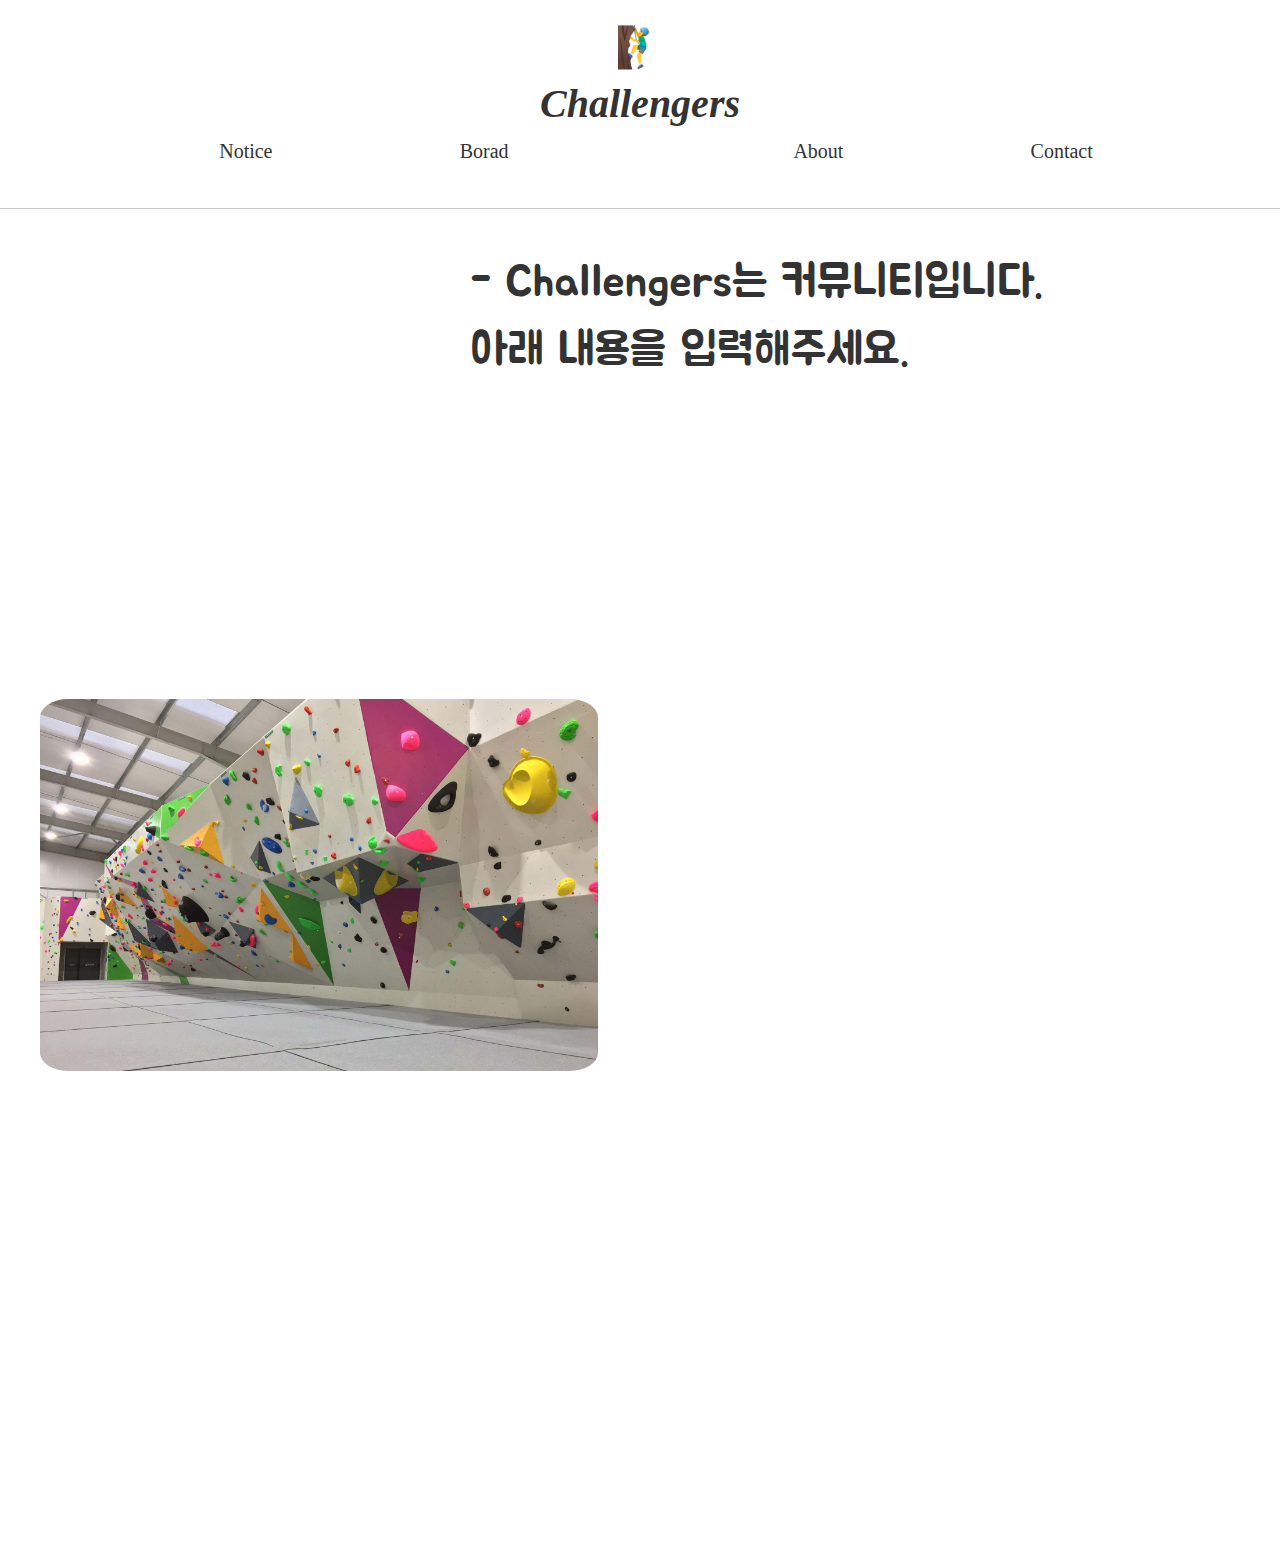
==== About.html @ 5ab8c43f "initial commit" ====
<!DOCTYPE html>
<html lang="en">

<head>
    <meta charset="UTF-8">
    <meta http-equiv="X-UA-Compatible" content="IE=edge">
    <meta name="viewport" content="width=device-width, initial-scale=1.0, maximum-scale=1.0, minimum-scale=1.0, user-scalable=no">
    <title>Document</title>
    <link rel="stylesheet" href="https://cdnjs.cloudflare.com/ajax/libs/animate.css/3.7.2/animate.min.css">
    <link rel="stylesheet" href="mycss.css">
    <link rel="stylesheet" href="mycss.css">
    <link rel="stylesheet" href="css/bootstrap.css">
    <link rel="preconnect" href="https://fonts.googleapis.com">
    <link rel="preconnect" href="https://fonts.gstatic.com" crossorigin>
    <link href="https://fonts.googleapis.com/css2?family=Dongle&family=Jua&family=Sunflower:wght@500&display=swap" rel="stylesheet">
    
    <script type="text/javascript" src="https://openapi.map.naver.com/openapi/v3/maps.js?ncpClientId=YOUR_CLIENT_ID"></script>
</head>


<body>
    <br>
    <h1 style="text-align: center;">🧗‍♂️</h1>
    <a href="index.html" style="text-decoration: none;">
        <h1>
            <strong>
            <div style="text-align: center;font-style: italic;">
                Challengers
            </div>
            </strong>
        </h1>
    </a>
    </h1>

    <ul>
        <a href="Notice.html">
            <li class="l_left">Notice</li>
        </a>
        <a href="Board.html">
            <li class="l_left">Borad</li>
        </a>
        <a href="Contact.html">
            <li class="r_right">Contact</li>
        </a>
        <a href="About.html">
            <li class="r_right">About</li>
        </a>
    </ul>

    <br><br>
    <hr>
    <br>
    <aside class ="animated fadeInRight slow delay-1s" style="padding-right: 10px; float:right;">
        <div class="aboutfont" style="width:800px; height: 450px;  font-size: 45px;">
        - Challengers는 커뮤니티입니다.<br>
         아래 내용을 입력해주세요.
        
        </div>
    </aside>
    <section>
        <article>
            <div class="animated fadeInDown slow" style="text-align: left; padding-left: 40px;">
                <img src="about_img1.jpg" width="45%" height="45%" style="border-radius: 5%">

            </div>  
            <br><br><br>
                 
        </article>
    </section>
   
    <div id="map" style="width:100%;height:400px;"></div>
    <script>
        var mapOptions = {
            center: new naver.maps.LatLng(37.3595704, 127.105399),
            zoom: 10
        };
        
        var map = new naver.maps.Map('map', mapOptions);
        var mapDiv = document.getElementById('map');
        </script>

</body>

</html>
---- mycss.css ----
ul {
    font-size: 20px;
    list-style: none;
    margin: 0;
    padding: 0;
    
}   

li.l_left {
    margin-left: 15%;
    padding: 0 0 0 0;
    border: 0;
    float: left;
    color: #333333;
    font-family: Georgia, serif;
}

li.r_right {
    margin-right: 15%;
    padding: 0 0 0 0;
    border: 0;
    float: right;
    color: #333333;
    font-family: Georgia, serif;
}

a:visited {
    color: black;
    text-decoration: none
}

;

a:link {
    color: black;
    text-decoration: none
}

;

a {
    color: black;
}

h1{
    text-decoration: none;
    color: #333333;
    font-family: Georgia, serif;

}

#board_write{
    position: relative;
    left: 90%;
    top:-10px;
}

.footer {
    font-size: 10px;
    position: relative;
    bottom: -750px;
    right: -75%;

}

.aboutfont{
    color: #333333;
    font-family: 'Jua', sans-serif;
}
---- mycss.css ----
ul {
    font-size: 20px;
    list-style: none;
    margin: 0;
    padding: 0;
    
}   

li.l_left {
    margin-left: 15%;
    padding: 0 0 0 0;
    border: 0;
    float: left;
    color: #333333;
    font-family: Georgia, serif;
}

li.r_right {
    margin-right: 15%;
    padding: 0 0 0 0;
    border: 0;
    float: right;
    color: #333333;
    font-family: Georgia, serif;
}

a:visited {
    color: black;
    text-decoration: none
}

;

a:link {
    color: black;
    text-decoration: none
}

;

a {
    color: black;
}

h1{
    text-decoration: none;
    color: #333333;
    font-family: Georgia, serif;

}

#board_write{
    position: relative;
    left: 90%;
    top:-10px;
}

.footer {
    font-size: 10px;
    position: relative;
    bottom: -750px;
    right: -75%;

}

.aboutfont{
    color: #333333;
    font-family: 'Jua', sans-serif;
}
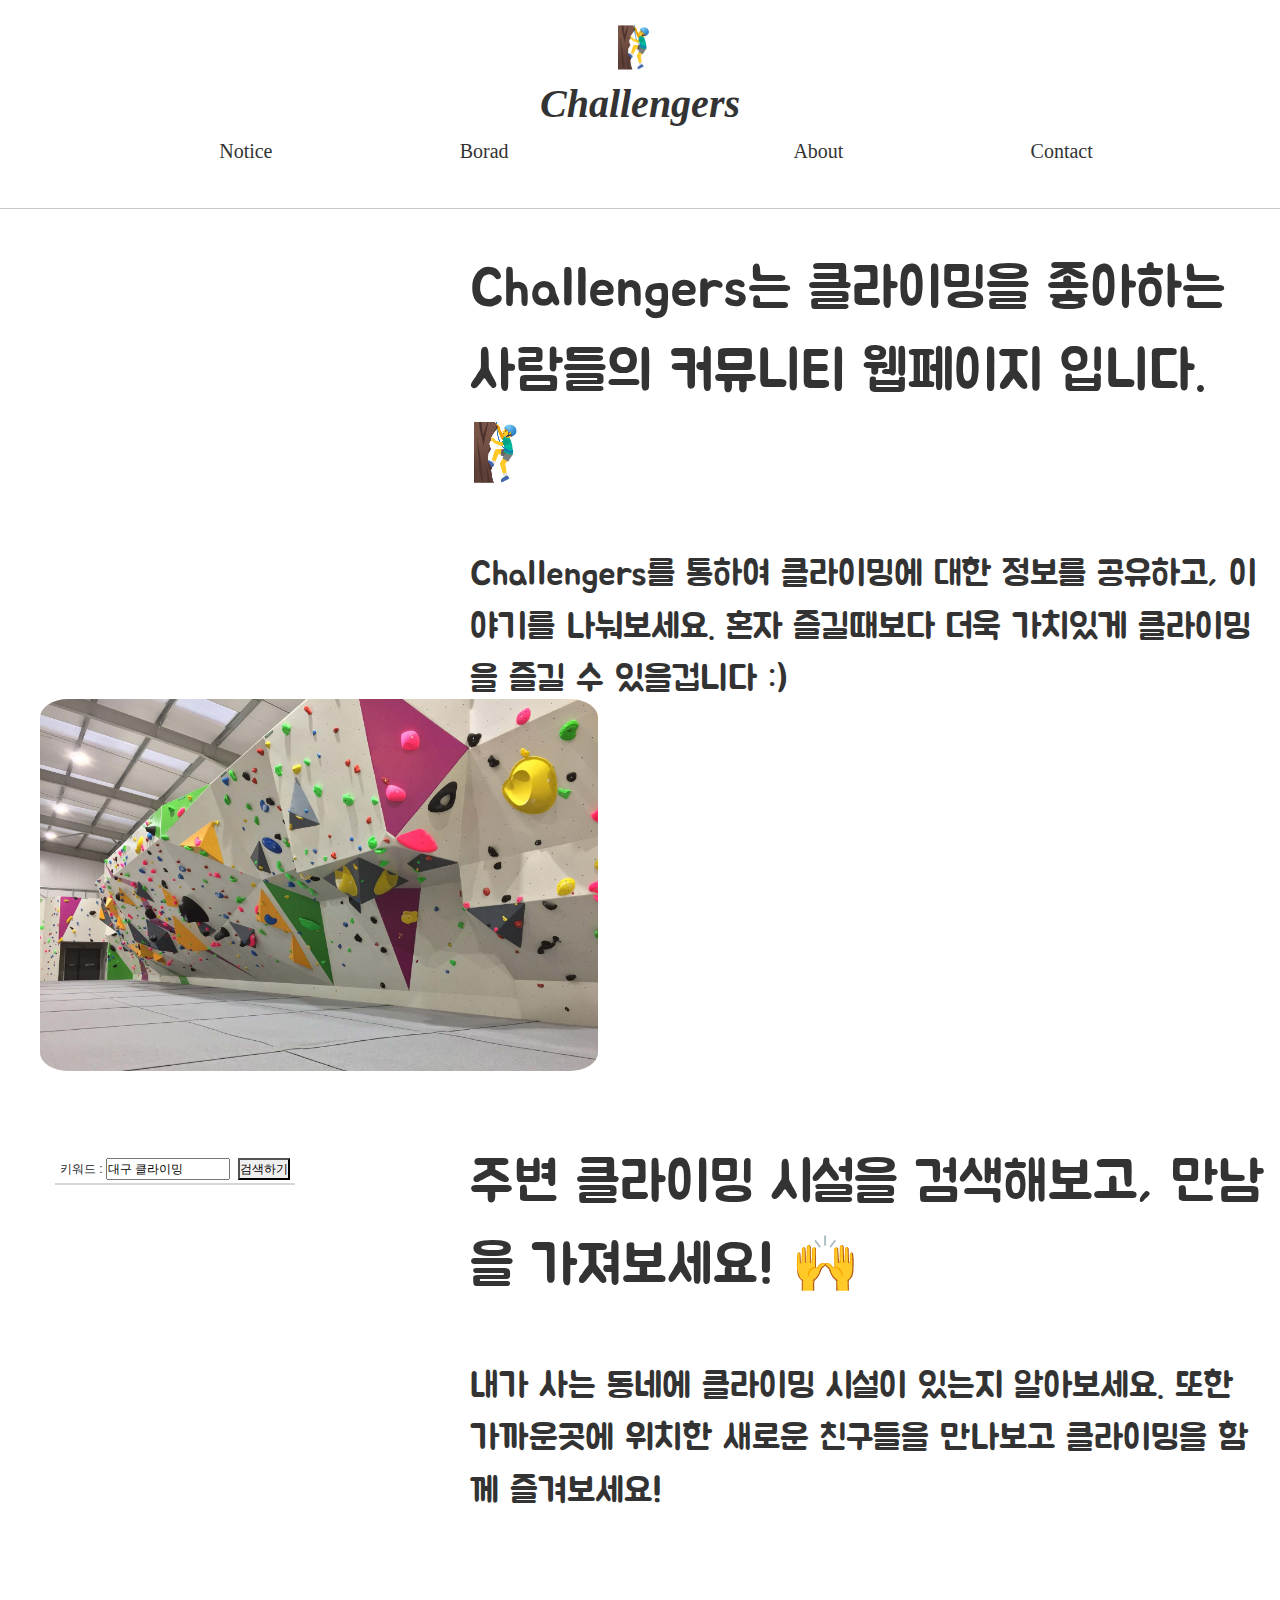
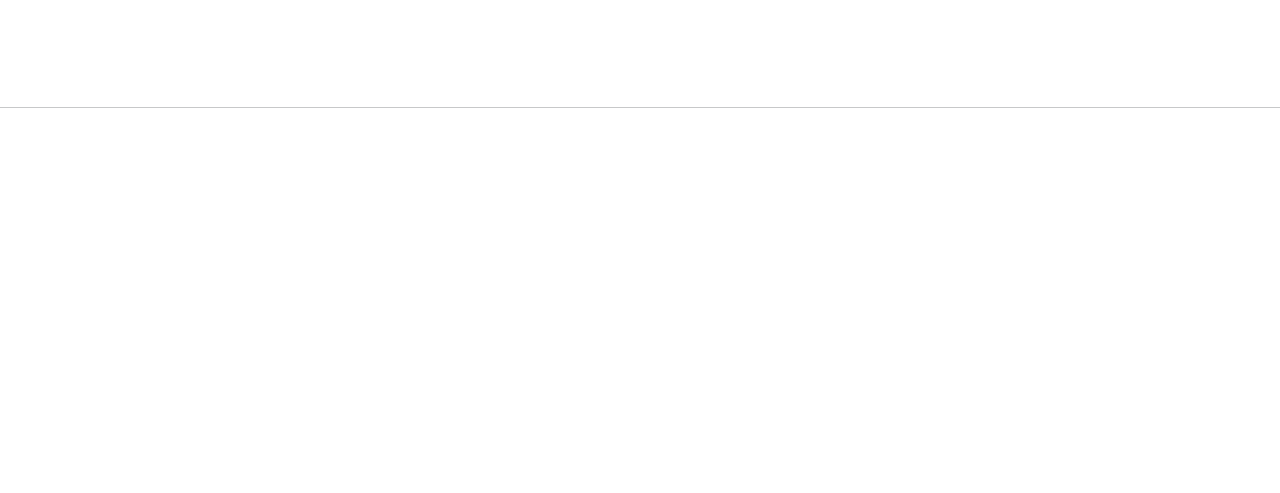
==== commit 8dae5e9b: "Add files via upload" ====
--- a/About.html
+++ b/About.html
@@ -14,7 +14,44 @@
     <link rel="preconnect" href="https://fonts.gstatic.com" crossorigin>
     <link href="https://fonts.googleapis.com/css2?family=Dongle&family=Jua&family=Sunflower:wght@500&display=swap" rel="stylesheet">
     
-    <script type="text/javascript" src="https://openapi.map.naver.com/openapi/v3/maps.js?ncpClientId=YOUR_CLIENT_ID"></script>
+    <style>
+.map_wrap, .map_wrap * {margin:0;padding:0;font-family:'Malgun Gothic',dotum,'돋움',sans-serif;font-size:12px;}
+.map_wrap a, .map_wrap a:hover, .map_wrap a:active{color:#000;text-decoration: none;}
+.map_wrap {position:relative;width:100%;height:500px;}
+#menu_wrap {position:absolute;top:0;left:0;bottom:0;width:250px;margin:10px 0 30px 10px;padding:5px;overflow-y:auto;background:rgba(255, 255, 255, 0.7);z-index: 1;font-size:12px;border-radius: 10px;}
+.bg_white {background:#fff;}
+#menu_wrap hr {display: block; height: 1px;border: 0; border-top: 2px solid #5F5F5F;margin:3px 0;}
+#menu_wrap .option{text-align: center;}
+#menu_wrap .option p {margin:10px 0;}  
+#menu_wrap .option button {margin-left:5px;}
+#placesList li {list-style: none;}
+#placesList .item {position:relative;border-bottom:1px solid #888;overflow: hidden;cursor: pointer;min-height: 65px;}
+#placesList .item span {display: block;margin-top:4px;}
+#placesList .item h5, #placesList .item .info {text-overflow: ellipsis;overflow: hidden;white-space: nowrap;}
+#placesList .item .info{padding:10px 0 10px 55px;}
+#placesList .info .gray {color:#8a8a8a;}
+#placesList .info .jibun {padding-left:26px;background:url(https://t1.daumcdn.net/localimg/localimages/07/mapapidoc/places_jibun.png) no-repeat;}
+#placesList .info .tel {color:#009900;}
+#placesList .item .markerbg {float:left;position:absolute;width:36px; height:37px;margin:10px 0 0 10px;background:url(https://t1.daumcdn.net/localimg/localimages/07/mapapidoc/marker_number_blue.png) no-repeat;}
+#placesList .item .marker_1 {background-position: 0 -10px;}
+#placesList .item .marker_2 {background-position: 0 -56px;}
+#placesList .item .marker_3 {background-position: 0 -102px}
+#placesList .item .marker_4 {background-position: 0 -148px;}
+#placesList .item .marker_5 {background-position: 0 -194px;}
+#placesList .item .marker_6 {background-position: 0 -240px;}
+#placesList .item .marker_7 {background-position: 0 -286px;}
+#placesList .item .marker_8 {background-position: 0 -332px;}
+#placesList .item .marker_9 {background-position: 0 -378px;}
+#placesList .item .marker_10 {background-position: 0 -423px;}
+#placesList .item .marker_11 {background-position: 0 -470px;}
+#placesList .item .marker_12 {background-position: 0 -516px;}
+#placesList .item .marker_13 {background-position: 0 -562px;}
+#placesList .item .marker_14 {background-position: 0 -608px;}
+#placesList .item .marker_15 {background-position: 0 -654px;}
+#pagination {margin:10px auto;text-align: center;}
+#pagination a {display:inline-block;margin-right:10px;}
+#pagination .on {font-weight: bold; cursor: default;color:#777;}
+    </style>
 </head>
 
 
@@ -51,34 +88,275 @@
     <hr>
     <br>
     <aside class ="animated fadeInRight slow delay-1s" style="padding-right: 10px; float:right;">
-        <div class="aboutfont" style="width:800px; height: 450px;  font-size: 45px;">
-        - Challengers는 커뮤니티입니다.<br>
-         아래 내용을 입력해주세요.
-        
+        <div class="aboutfont" style="width:800px; height: 450px;">
+         <div style="font-size: 55px"> Challengers는 클라이밍을 좋아하는 사람들의 커뮤니티 웹페이지 입니다. 🧗‍♂️<br></div>
+            <div style="font-size: 35px"><br> Challengers를 통하여 클라이밍에 대한 정보를 공유하고, 이야기를 나눠보세요. 
+            혼자 즐길때보다 더욱 가치있게 클라이밍을 즐길 수 있을겁니다 :)
+            </div>
         </div>
     </aside>
     <section>
         <article>
-            <div class="animated fadeInDown slow" style="text-align: left; padding-left: 40px;">
+            <div class="animated fadeInDown slow " style="text-align: left; padding-left: 40px;">
                 <img src="about_img1.jpg" width="45%" height="45%" style="border-radius: 5%">
-
+ 
             </div>  
             <br><br><br>
                  
         </article>
     </section>
-   
-    <div id="map" style="width:100%;height:400px;"></div>
+
+
+    <aside class ="animated fadeInRight slow delay-3s" style="padding-right: 10px; float:right;">
+        <div class="aboutfont" style="width:800px; height: 450px;">
+         <div style="font-size: 55px"> 주변 클라이밍 시설을 검색해보고, 만남을 가져보세요! 🙌<br></div>
+            <div style="font-size: 35px"><br> 내가 사는 동네에 클라이밍 시설이 있는지 알아보세요. 또한 가까운곳에 위치한 새로운 친구들을 만나보고 클라이밍을 함께 즐겨보세요!
+            </div>
+        </div>
+    </aside>
+    <!-- Kakao Map Api-->
+   <div class="animated fadeInDown slow delay-2s" style="padding-left:40px;">
+    <div class="map_wrap float:right;">
+        <div id="map" style="width:45%;height:500px;position:relative;overflow:hidden; border-radius: 5%; padding-left: 50px;"></div>
+    
+        <div id="menu_wrap" class="bg_white">
+            <div class="option">
+                <div>
+                    <form onsubmit="searchPlaces(); return false;">
+                        키워드 : <input type="text" value="대구 클라이밍" id="keyword" size="15"> 
+                        <button type="submit">검색하기</button> 
+                    </form>
+                </div>
+            </div>
+            <hr>
+            <ul id="placesList"></ul>
+            <div id="pagination"></div>
+        </div>
+    </div>
+    
+    <script type="text/javascript" src="https://dapi.kakao.com/v2/maps/sdk.js?appkey=e0256cf632d99456ad4dbd1064b701ad&libraries=services"></script>
     <script>
-        var mapOptions = {
-            center: new naver.maps.LatLng(37.3595704, 127.105399),
-            zoom: 10
-        };
+    // 마커를 담을 배열입니다
+    var markers = [];
+    
+    var mapContainer = document.getElementById('map'), // 지도를 표시할 div 
+        mapOption = {
+            center: new kakao.maps.LatLng(37.566826, 126.9786567), // 지도의 중심좌표
+            level: 3 // 지도의 확대 레벨
+        };  
+    
+    // 지도를 생성합니다    
+    var map = new kakao.maps.Map(mapContainer, mapOption); 
+    
+    // 장소 검색 객체를 생성합니다
+    var ps = new kakao.maps.services.Places();  
+    
+    // 검색 결과 목록이나 마커를 클릭했을 때 장소명을 표출할 인포윈도우를 생성합니다
+    var infowindow = new kakao.maps.InfoWindow({zIndex:1});
+    
+    // 키워드로 장소를 검색합니다
+    searchPlaces();
+    
+    // 키워드 검색을 요청하는 함수입니다
+    function searchPlaces() {
+    
+        var keyword = document.getElementById('keyword').value;
+    
+        if (!keyword.replace(/^\s+|\s+$/g, '')) {
+            alert('키워드를 입력해주세요!');
+            return false;
+        }
+    
+        // 장소검색 객체를 통해 키워드로 장소검색을 요청합니다
+        ps.keywordSearch( keyword, placesSearchCB); 
+    }
+    
+    // 장소검색이 완료됐을 때 호출되는 콜백함수 입니다
+    function placesSearchCB(data, status, pagination) {
+        if (status === kakao.maps.services.Status.OK) {
+    
+            // 정상적으로 검색이 완료됐으면
+            // 검색 목록과 마커를 표출합니다
+            displayPlaces(data);
+    
+            // 페이지 번호를 표출합니다
+            displayPagination(pagination);
+    
+        } else if (status === kakao.maps.services.Status.ZERO_RESULT) {
+    
+            alert('검색 결과가 존재하지 않습니다.');
+            return;
+    
+        } else if (status === kakao.maps.services.Status.ERROR) {
+    
+            alert('검색 결과 중 오류가 발생했습니다.');
+            return;
+    
+        }
+    }
+    
+    // 검색 결과 목록과 마커를 표출하는 함수입니다
+    function displayPlaces(places) {
+    
+        var listEl = document.getElementById('placesList'), 
+        menuEl = document.getElementById('menu_wrap'),
+        fragment = document.createDocumentFragment(), 
+        bounds = new kakao.maps.LatLngBounds(), 
+        listStr = '';
         
-        var map = new naver.maps.Map('map', mapOptions);
-        var mapDiv = document.getElementById('map');
-        </script>
-
+        // 검색 결과 목록에 추가된 항목들을 제거합니다
+        removeAllChildNods(listEl);
+    
+        // 지도에 표시되고 있는 마커를 제거합니다
+        removeMarker();
+        
+        for ( var i=0; i<places.length; i++ ) {
+    
+            // 마커를 생성하고 지도에 표시합니다
+            var placePosition = new kakao.maps.LatLng(places[i].y, places[i].x),
+                marker = addMarker(placePosition, i), 
+                itemEl = getListItem(i, places[i]); // 검색 결과 항목 Element를 생성합니다
+    
+            // 검색된 장소 위치를 기준으로 지도 범위를 재설정하기위해
+            // LatLngBounds 객체에 좌표를 추가합니다
+            bounds.extend(placePosition);
+    
+            // 마커와 검색결과 항목에 mouseover 했을때
+            // 해당 장소에 인포윈도우에 장소명을 표시합니다
+            // mouseout 했을 때는 인포윈도우를 닫습니다
+            (function(marker, title) {
+                kakao.maps.event.addListener(marker, 'mouseover', function() {
+                    displayInfowindow(marker, title);
+                });
+    
+                kakao.maps.event.addListener(marker, 'mouseout', function() {
+                    infowindow.close();
+                });
+    
+                itemEl.onmouseover =  function () {
+                    displayInfowindow(marker, title);
+                };
+    
+                itemEl.onmouseout =  function () {
+                    infowindow.close();
+                };
+            })(marker, places[i].place_name);
+    
+            fragment.appendChild(itemEl);
+        }
+    
+        // 검색결과 항목들을 검색결과 목록 Elemnet에 추가합니다
+        listEl.appendChild(fragment);
+        menuEl.scrollTop = 0;
+    
+        // 검색된 장소 위치를 기준으로 지도 범위를 재설정합니다
+        map.setBounds(bounds);
+    }
+    
+    // 검색결과 항목을 Element로 반환하는 함수입니다
+    function getListItem(index, places) {
+    
+        var el = document.createElement('li'),
+        itemStr = '<span class="markerbg marker_' + (index+1) + '"></span>' +
+                    '<div class="info">' +
+                    '   <h5>' + places.place_name + '</h5>';
+    
+        if (places.road_address_name) {
+            itemStr += '    <span>' + places.road_address_name + '</span>' +
+                        '   <span class="jibun gray">' +  places.address_name  + '</span>';
+        } else {
+            itemStr += '    <span>' +  places.address_name  + '</span>'; 
+        }
+                     
+          itemStr += '  <span class="tel">' + places.phone  + '</span>' +
+                    '</div>';           
+    
+        el.innerHTML = itemStr;
+        el.className = 'item';
+    
+        return el;
+    }
+    
+    // 마커를 생성하고 지도 위에 마커를 표시하는 함수입니다
+    function addMarker(position, idx, title) {
+        var imageSrc = 'https://t1.daumcdn.net/localimg/localimages/07/mapapidoc/marker_number_blue.png', // 마커 이미지 url, 스프라이트 이미지를 씁니다
+            imageSize = new kakao.maps.Size(36, 37),  // 마커 이미지의 크기
+            imgOptions =  {
+                spriteSize : new kakao.maps.Size(36, 691), // 스프라이트 이미지의 크기
+                spriteOrigin : new kakao.maps.Point(0, (idx*46)+10), // 스프라이트 이미지 중 사용할 영역의 좌상단 좌표
+                offset: new kakao.maps.Point(13, 37) // 마커 좌표에 일치시킬 이미지 내에서의 좌표
+            },
+            markerImage = new kakao.maps.MarkerImage(imageSrc, imageSize, imgOptions),
+                marker = new kakao.maps.Marker({
+                position: position, // 마커의 위치
+                image: markerImage 
+            });
+    
+        marker.setMap(map); // 지도 위에 마커를 표출합니다
+        markers.push(marker);  // 배열에 생성된 마커를 추가합니다
+    
+        return marker;
+    }
+    
+    // 지도 위에 표시되고 있는 마커를 모두 제거합니다
+    function removeMarker() {
+        for ( var i = 0; i < markers.length; i++ ) {
+            markers[i].setMap(null);
+        }   
+        markers = [];
+    }
+    
+    // 검색결과 목록 하단에 페이지번호를 표시는 함수입니다
+    function displayPagination(pagination) {
+        var paginationEl = document.getElementById('pagination'),
+            fragment = document.createDocumentFragment(),
+            i; 
+    
+        // 기존에 추가된 페이지번호를 삭제합니다
+        while (paginationEl.hasChildNodes()) {
+            paginationEl.removeChild (paginationEl.lastChild);
+        }
+    
+        for (i=1; i<=pagination.last; i++) {
+            var el = document.createElement('a');
+            el.href = "#";
+            el.innerHTML = i;
+    
+            if (i===pagination.current) {
+                el.className = 'on';
+            } else {
+                el.onclick = (function(i) {
+                    return function() {
+                        pagination.gotoPage(i);
+                    }
+                })(i);
+            }
+    
+            fragment.appendChild(el);
+        }
+        paginationEl.appendChild(fragment);
+    }
+    
+    // 검색결과 목록 또는 마커를 클릭했을 때 호출되는 함수입니다
+    // 인포윈도우에 장소명을 표시합니다
+    function displayInfowindow(marker, title) {
+        var content = '<div style="padding:5px;z-index:1;">' + title + '</div>';
+    
+        infowindow.setContent(content);
+        infowindow.open(map, marker);
+    }
+    
+     // 검색결과 목록의 자식 Element를 제거하는 함수입니다
+    function removeAllChildNods(el) {   
+        while (el.hasChildNodes()) {
+            el.removeChild (el.lastChild);
+        }
+    }
+    </script>
+    </div>
+    <br><br>
+    <hr>
+    <br>
 </body>
 
 </html>